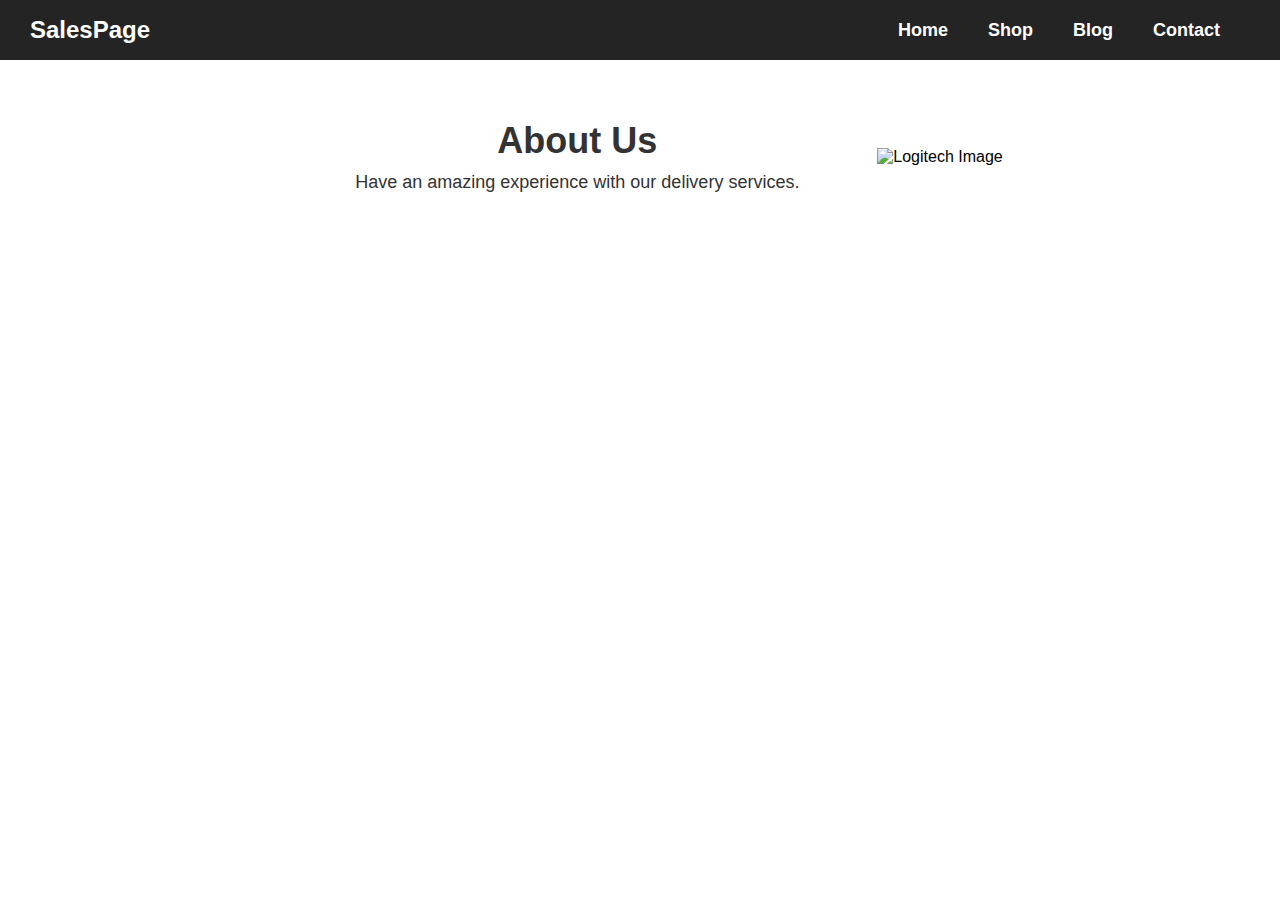
==== index.html @ cf34515c "seller page" ====
<!DOCTYPE html>
<html lang="en">
<head>
    <meta charset="UTF-8">
    <meta name="viewport" content="width=device-width, initial-scale=1.0">
    <title>Navigation Bar Example</title>
    <link rel="stylesheet" href="./assets/css/styles.css">
</head>
<body>
    <header>
        <div class="logo">SalesPage</div>
        <nav>
            <ul>
                <li><a href="#">Home</a></li>
                <li><a href="#">Shop</a></li>
                <li><a href="#">Blog</a></li>
                <li><a href="#">Contact</a></li>
            </ul>
        </nav>
        <div class="input-container">
            <input type="text" name="text" class="input" placeholder="Search something...">
          <svg xmlns="http://www.w3.org/2000/svg" fill="" viewBox="0 0 24 24" class="icon"><g stroke-width="0" id="SVGRepo_bgCarrier"></g><g stroke-linejoin="round" stroke-linecap="round" id="SVGRepo_tracerCarrier"></g><g id="SVGRepo_iconCarrier"> <rect fill="white" height="24" width="24"></rect> <path fill="" d="M2 12C2 6.47715 6.47715 2 12 2C17.5228 2 22 6.47715 22 12C22 17.5228 17.5228 22 12 22C6.47715 22 2 17.5228 2 12ZM9 11.5C9 10.1193 10.1193 9 11.5 9C12.8807 9 14 10.1193 14 11.5C14 12.8807 12.8807 14 11.5 14C10.1193 14 9 12.8807 9 11.5ZM11.5 7C9.01472 7 7 9.01472 7 11.5C7 13.9853 9.01472 16 11.5 16C12.3805 16 13.202 15.7471 13.8957 15.31L15.2929 16.7071C15.6834 17.0976 16.3166 17.0976 16.7071 16.7071C17.0976 16.3166 17.0976 15.6834 16.7071 15.2929L15.31 13.8957C15.7471 13.202 16 12.3805 16 11.5C16 9.01472 13.9853 7 11.5 7Z" clip-rule="evenodd" fill-rule="evenodd"></path> </g></svg>
            </div>
    </header>

    <div class="content">
        <div class="about">
            <h2>About Us</h2>
            <p>Have an amazing experience with our delivery services.</p>
        </div>
        <img src="logitech.jpg" alt="Logitech Image">
    </div>
</body>
</html>
---- assets/css/styles.css ----
* {
  margin: 0;
  padding: 0;
  box-sizing: border-box;
  font-family: Arial, sans-serif;
}

header {
  background-color: #242424;
  color: #fff;
  display: flex;
  align-items: center;
  padding: 10px;
}

.logo {
  font-size: 24px;
  font-weight: 700;
  margin-right: auto;
  padding-left: 20px;
}

nav ul {
  list-style: none;
  display: flex;
}

nav ul li {
  margin-left: 20px;
}

nav ul li a {
  color: #fff;
  text-decoration: none;
  font-size: 18px;
  font-weight: 600;
  padding: 5px 10px;
}

nav ul li a:hover {
  background-color: #555555;
  border-radius: 5px;
}

.content {
  display: flex;
  justify-content: center;
  align-items: center;
  flex-wrap: wrap;
  padding: 40px;
}

.about {
  color: #333;
  text-align: center;
  flex-basis: 50%;
  padding: 20px;
}

.about h2 {
  font-size: 36px;
  margin-bottom: 10px;
}

.about p {
  font-size: 18px;
}

.input-container {
  position: relative;
  display: flex;
  align-items: center;
}

.input {
  width: 40px;
  height: 40px;
  border-radius: 20px;
  border: none;
  outline: none;
  padding: 18px 16px;
  background-color: transparent;
  cursor: pointer;
  transition: all .5s ease-in-out;
}

.input::placeholder {
  color: transparent;
}

.input:focus::placeholder {
  color: rgb(131, 128, 128);
}

.input:focus,.input:not(:placeholder-shown) {
  background-color: #fff;
  border: 1px solid rgb(91, 107, 255);
  width: 290px;
  cursor: none;
  padding: 18px 16px 18px 45px;
}

.icon {
  position: absolute;
  left: 0;
  height: 45px;
  width: 45px;
  background-color: #fff;
  border-radius: 99px;
  z-index: -1;
  fill: rgb(91, 107, 255);
  border: 1px solid rgb(91, 107, 255);
}

.input:focus + .icon,.input:not(:placeholder-shown) + .icon {
  z-index: 0;
  background-color: transparent;
  border: none;
}
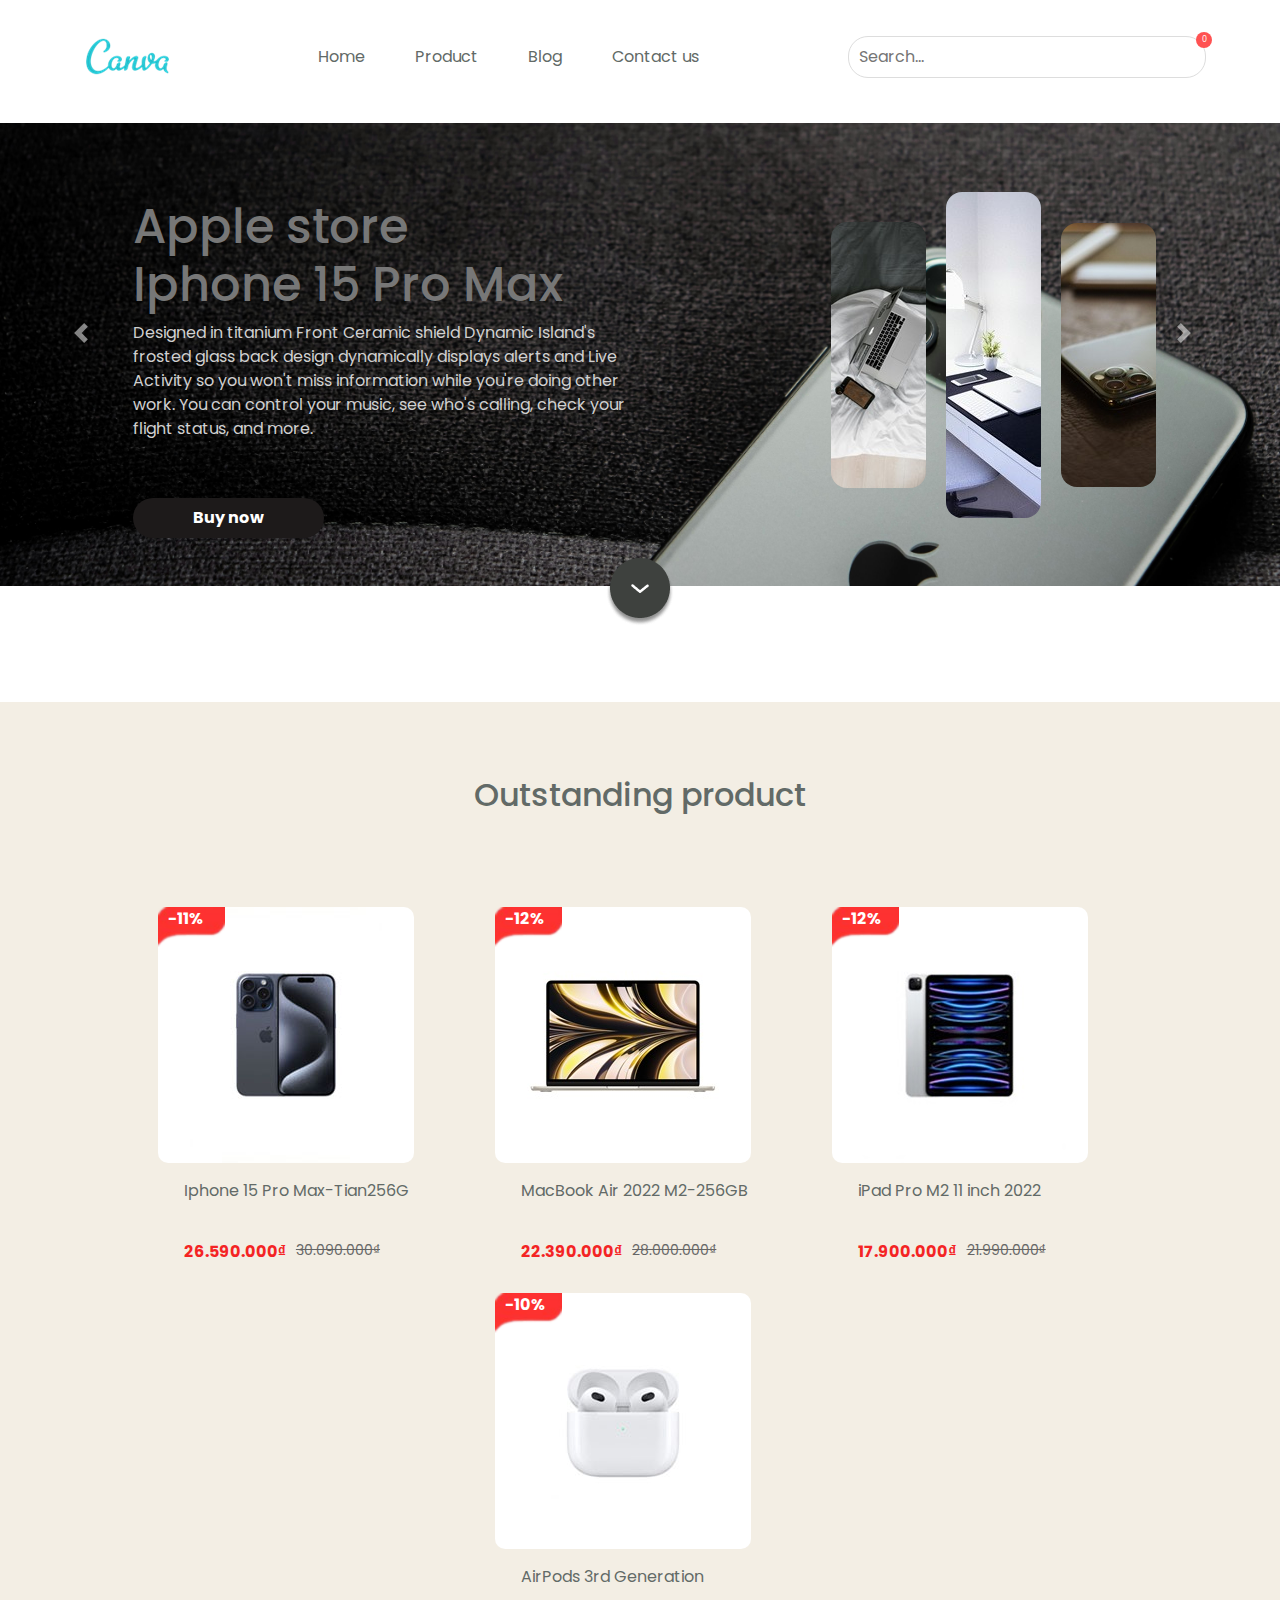
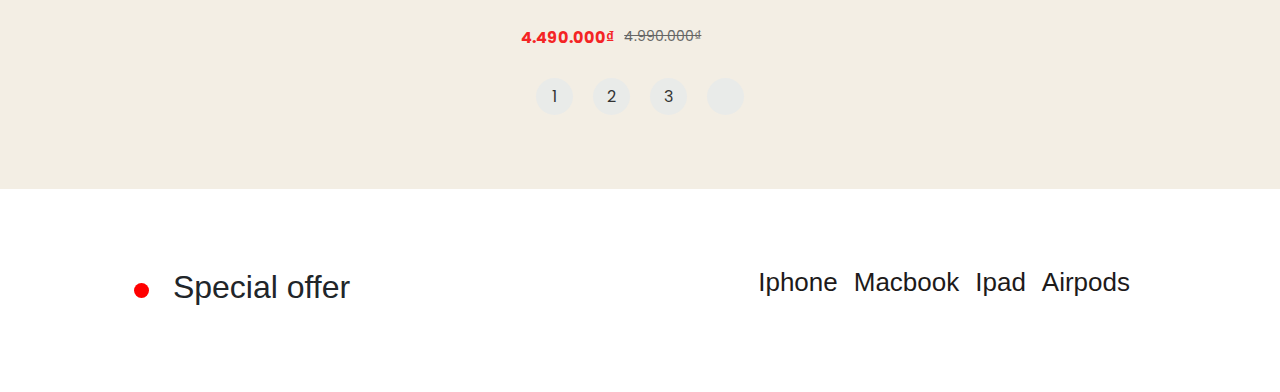
==== commit d1f555ec: "uppdate" ====
--- a/index.html
+++ b/index.html
@@ -1,34 +1,233 @@
 <!DOCTYPE html>
 <html lang="en">
 <head>
-    <meta charset="UTF-8">
-    <meta name="viewport" content="width=device-width, initial-scale=1.0">
-    <title>Navigation Bar Example</title>
-    <link rel="stylesheet" href="./assets/css/styles.css">
+  <meta charset="UTF-8">
+  <meta name="viewport" content="width=device-width, initial-scale=1.0">
+  <link rel="stylesheet" href="./main.css">
+  <link rel="stylesheet" href="https://cdnjs.cloudflare.com/ajax/libs/font-awesome/6.3.0/css/all.min.css" integrity="sha512-SzlrxWUlpfuzQ+pcUCosxcglQRNAq/DZjVsC0lE40xsADsfeQoEypE+enwcOiGjk/bSuGGKHEyjSoQ1zVisanQ==" crossorigin="anonymous" referrerpolicy="no-referrer" />
+  <link rel="stylesheet" href="https://stackpath.bootstrapcdn.com/bootstrap/4.5.2/css/bootstrap.min.css">
+  <title>Web bán hàng</title>
 </head>
 <body>
-    <header>
-        <div class="logo">SalesPage</div>
-        <nav>
-            <ul>
-                <li><a href="#">Home</a></li>
-                <li><a href="#">Shop</a></li>
-                <li><a href="#">Blog</a></li>
-                <li><a href="#">Contact</a></li>
-            </ul>
-        </nav>
-        <div class="input-container">
-            <input type="text" name="text" class="input" placeholder="Search something...">
-          <svg xmlns="http://www.w3.org/2000/svg" fill="" viewBox="0 0 24 24" class="icon"><g stroke-width="0" id="SVGRepo_bgCarrier"></g><g stroke-linejoin="round" stroke-linecap="round" id="SVGRepo_tracerCarrier"></g><g id="SVGRepo_iconCarrier"> <rect fill="white" height="24" width="24"></rect> <path fill="" d="M2 12C2 6.47715 6.47715 2 12 2C17.5228 2 22 6.47715 22 12C22 17.5228 17.5228 22 12 22C6.47715 22 2 17.5228 2 12ZM9 11.5C9 10.1193 10.1193 9 11.5 9C12.8807 9 14 10.1193 14 11.5C14 12.8807 12.8807 14 11.5 14C10.1193 14 9 12.8807 9 11.5ZM11.5 7C9.01472 7 7 9.01472 7 11.5C7 13.9853 9.01472 16 11.5 16C12.3805 16 13.202 15.7471 13.8957 15.31L15.2929 16.7071C15.6834 17.0976 16.3166 17.0976 16.7071 16.7071C17.0976 16.3166 17.0976 15.6834 16.7071 15.2929L15.31 13.8957C15.7471 13.202 16 12.3805 16 11.5C16 9.01472 13.9853 7 11.5 7Z" clip-rule="evenodd" fill-rule="evenodd"></path> </g></svg>
-            </div>
-    </header>
-
-    <div class="content">
-        <div class="about">
-            <h2>About Us</h2>
-            <p>Have an amazing experience with our delivery services.</p>
-        </div>
-        <img src="logitech.jpg" alt="Logitech Image">
-    </div>
+  <div id="wrapper">
+    <div id="header">
+      <a href="#" class="logo">
+        <img src="./images/Canva.png" alt="logo">
+      </a>
+      <div id="menu">
+        <div class="item">
+          <a href="#">Home</a>
+        </div>
+        <div class="item">
+          <a href="#">Product</a>
+        </div>
+        <div class="item">
+          <a href="#">Blog</a>
+        </div>
+        <div class="item">
+          <a href="#">Contact us</a>
+        </div>
+      </div>
+      <div id="actions">
+        <div class="search-box">
+          <input type="text" placeholder="Search...">
+          <button><i class="fa fa-search"></i></button>
+        </div>
+        <div class="item">
+          <i class="fas fa-shopping-cart"></i>
+          <span class="cart-count">0</span>
+        </div>
+        <div class="item">
+          <i class="fa-solid fa-user"></i>
+        </div>
+      </div>
+    </div>
+    <!-- Slider -->
+    <div id="carouselExampleControls" class="carousel slide" data-ride="carousel">
+      <div class="carousel-inner">
+        <div class="carousel-item active">
+          <div id="slider" style="background-image: url(./images/Slider/slider1.jpg);">
+            <div class="box-left">
+              <h2>
+                  <span>Apple store</span>
+                  <br>
+                  <span>Iphone 15 Pro Max</span>
+              </h2>
+                  <p>Designed in titanium
+                    Front Ceramic shield
+                    Dynamic Island's frosted glass back design dynamically displays alerts and Live Activity so you won't miss information while you're doing other work. You can control your music, see who's calling, check your flight status, and more.</p>
+                  <button>Buy now</button>
+            </div>
+              <div class="box-right">
+                <img src="./images/box-right3.jpg" alt="">
+                <img src="./images/box-right2.jpg" alt="">
+                <img src="./images/box-right1.jpg" alt="">
+            </div>
+              <div class="to-botton">
+            <a href=""><img src="" alt=""></a>
+              </div>
+          </div>
+        </div>
+        <div class="carousel-item">
+          <div id="slider" style="background-image: url(./images/Slider/slider2.jpg);">
+            <div class="box-left">
+              <h2>
+                  <span style="color: #DFF5FF;">Apple store</span>
+                  <br>
+                  <span style="color: #DFF5FF;">MAGIC KEYBOARD 2</span>
+              </h2>
+                  <p style="color: #DFF5FF;">Magic Keyboard with Touch ID provides a comfortable and impressively accurate typing experience. The keyboard is also wireless and rechargeable, with long battery life and it lasts a month or more on a charge.
+                  </p>
+                  <button>Buy now</button>
+            </div>
+              <div class="box-right">
+                <img src="./images/box-right3.jpg" alt="">
+                <img src="./images/box-right2.jpg" alt="">
+                <img src="./images/box-right1.jpg" alt="">
+            </div>
+              <div class="to-botton">
+            <a href=""><img src="" alt=""></a>
+              </div>
+          </div>
+        </div>
+        <div class="carousel-item">
+          <div id="slider" style="background-image: url(./images/Slider/slider3.jpg);">
+            <div class="box-left">
+              <h2>
+                  <span>Apple store</span>
+                  <br>
+                  <span>MacBook Air M2</span>
+              </h2>
+                  <p style="color: #333;">The perspective highlights the sleek, minimalist design that Apple products are known for.
+                    With its extremely beautiful design, friendly macOS operating system, and good performance, MacBook has won the majority of the market share."
+                  </p>
+                  <button>Buy now</button>
+            </div>
+              <div class="box-right">
+                <img src="./images/box-right4.jpg" alt="">
+                <img src="./images/box-right2.jpg" alt="">
+                <img src="./images/box-right1.jpg" alt="">
+            </div>
+              <div class="to-botton">
+            <a href=""><img src="" alt=""></a>
+              </div>
+          </div>
+        </div>
+      </div>
+      <a class="carousel-control-prev" href="#carouselExampleControls" role="button" data-slide="prev">
+        <span class="carousel-control-prev-icon" aria-hidden="true" style="margin-right: 30px;"></span>
+        <span class="sr-only">Previous</span>
+      </a>
+      <a class="carousel-control-next" href="#carouselExampleControls" role="button" data-slide="next">
+        <span class="carousel-control-next-icon" aria-hidden="true"></span>
+        <span class="sr-only">Next</span>
+      </a>
+      <div class="to-bottom">
+        <a href="">
+            <img src="./images/to_bottom.png" alt="">
+        </a>
+    </div>
+    </div> 
+
+    <!-- Products -->
+    <div id="wp-product">
+      <h2>Outstanding product</h2>
+      <ul id="list-product">                                                  
+        <div class="item">
+          <div class="product-thumbnail">
+            <div class="smart">
+              <span>-11%</span>
+            </div>
+            <img src="./images/product/iphone-15-pro-max.jpg" style="border-radius: 10px;" alt="">
+          </div>
+          <div class="product-info">
+            <div class="name">Iphone 15 Pro Max-Tian256G</div>
+            <div class="price-box">
+              <div class="price">26.590.000₫</div>
+              <span class="compare-price">30.090.000₫</span>
+            </div>
+          </div>
+        </div>
+
+        <div class="item">
+          <div class="product-thumbnail">
+            <div class="smart">
+              <span>-12%</span>
+            </div>
+            <img src="./images/product/macbook-air-starlight.jpeg"  style="border-radius: 10px;" alt="">
+          </div>
+          <div class="pruduct-info">
+            <div class="name">MacBook Air 2022 M2-256GB</div>
+          <div class="price-box">
+            <div class="price">22.390.000₫</div>
+            <span class="compare-price">28.000.000₫</span>
+          </div>
+          </div>  
+        </div>
+
+        <div class="item">
+          <div class="product-thumbnail">
+            <div class="smart">
+              <span>-12%</span>
+            </div>
+          <img src="./images/product/ipad-pro.jpg" style="border-radius: 10px;" alt="">
+         </div>
+         <div class="pruduct-info">
+          <div class="name">iPad Pro M2 11 inch 2022</div>
+          <div class="price-box">
+            <div class="price">17.900.000₫</div>
+            <span class="compare-price">21.990.000₫</span>
+          </div>
+        </div>
+        </div>
+
+        <div class="item">
+          <div class="product-thumbnail">
+            <div class="smart">
+              <span>-10%</span>
+            </div>
+          <img src="./images/product/airpod.jpg" style="border-radius: 10px;" alt="">
+        </div>
+        <div class="pruduct-info">
+          <div class="name">AirPods 3rd Generation</div>
+          <div class="price-box">
+            <div class="price">4.490.000₫</div>
+            <span class="compare-price">4.990.000₫</span>
+          </div>
+        </div>
+        </div>
+      </ul>
+      <div class="list-page">
+        <div class="item">
+          <a href="">1</a>
+        </div>
+        <div class="item">
+          <a href="">2</a>
+        </div>
+        <div class="item">
+          <a href="">3</a>
+        </div>
+        <div class="item">
+          <a href=""><i class="fa-solid fa-chevron-right"></i></a>
+        </div>
+      </div>
+    </div>
+    <div id="offer-product">
+      <h2> <span class="span-offer"></span>
+        Special offer</h2>
+      <ul class="sub-offer">
+        <li><a href="">Iphone</a></li>
+        <li><a href="">Macbook</a></li>
+        <li><a href="">Ipad</a></li>
+        <li><a href="">Airpods</a></li>
+      </ul>
+    </div>
+  </div>
+  <!--eeeeeeeeeeee-->
+  <script src="https://code.jquery.com/jquery-3.5.1.slim.min.js"></script>
+  <script src="https://cdn.jsdelivr.net/npm/@popperjs/core@2.9.2/dist/umd/popper.min.js"></script>
+  <script src="https://stackpath.bootstrapcdn.com/bootstrap/4.5.2/js/bootstrap.min.js"></script>
+  <script src="./main.js"></script>
+  <!--eeeeeeeeeeee-->
 </body>
-</html>
+</html>--- a/main.css
+++ b/main.css
@@ -0,0 +1,333 @@
+@import url('https://fonts.googleapis.com/css2?family=Poppins:ital,wght@0,400;0,500;0,600;1,200;1,400;1,500&display=swap');
+*{
+    padding:0;
+    margin:0;
+    box-sizing: border-box;
+    font-family:'Poppins', sans-serif;
+}
+
+#wrapper {
+  width: 100%;
+  height: 100vh;
+}
+#header {
+  width: 100%;
+  padding:0px 30px;
+  margin-top:33px;
+  display: flex;
+  justify-content: space-between;
+  align-items: center;    
+}
+
+#header .logo{
+  margin-left: 56px;
+}
+#menu {
+  list-style:none;
+  display: flex;
+}
+
+#menu .item {
+  margin:0px 25px;
+}
+
+#menu .item a {
+  color:#626A67;
+  text-decoration: none;
+}
+
+#actions {
+  display: flex;
+}
+
+#actions .item {
+  margin-left:22px;
+  font-size: 24px;
+}
+
+#actions .item > i{
+  cursor: pointer;
+}
+.cart-count {
+    position: absolute;
+    top: 32px;
+    right: 68px;
+    background-color: #ff5252;
+    color: #fff;
+    font-size: 8px;
+    padding: 2px 6px;
+    border-radius: 50%;
+}
+
+.search-box {
+  position: relative;
+}
+
+.search-box input {
+  padding: 8px 30px 8px 10px;
+  border: 1px solid #ddd;
+  border-radius: 20px;
+  outline: none;
+}
+
+.search-box button {
+  position: absolute;
+  top: 50%;
+  right: 10px;
+  transform: translateY(-50%);
+  background: none;
+  border: none;
+  color: #777;
+  cursor: pointer;
+}
+/*Slider*/
+#slider{
+  width: 100%;
+  background-position: center;
+  background-repeat: no-repeat;
+  background-size: cover;
+  height: 463px;
+  margin-top: 43px;
+  display: flex;
+  padding: 0 133px;
+  position: relative;
+  
+}
+
+#slider .box-left ,#slider .box-right {
+  width: 50%;
+}
+
+#slider  .box-left h2 {
+  font-size:48px;
+  margin-top:75px;
+  color:#777;
+}
+
+#slider .box-left p {
+  color:#D0D0D0;
+}
+
+#slider .box-left button {
+  width: 191px;
+  height: 40px;
+  margin-top:41px;
+  background:#1d1a1a;
+  border:none;
+  outline:none;
+  color:#fff;
+  font-weight: bold;
+  border-radius: 20px;
+  transition:0.4s;
+  cursor: pointer;
+}
+
+#slider .box-left button:hover {
+  background:orange;
+}
+
+#slider .box-right{
+  padding-left: 200px;
+  display: flex;
+  justify-content: center;
+  align-items: center;
+}
+
+#slider .box-right img{
+  margin: 0 10px;
+  animation: animation 3s infinite linear;
+  border-radius: 16px;
+}
+
+#slider .box-right img:nth-child(1){
+  animation-delay: 0.5s;
+}
+#slider .box-right img:nth-child(2){
+  animation-delay: 1s;
+}
+@keyframes animation{
+  0%{
+    transform: translateY(0px);
+  }
+  50%{
+    transform: translateY(-10%);
+  }
+  100%{
+    transform: translateY(0px);
+  }
+}
+
+.to-bottom {
+  position:absolute;
+  bottom:-40px;
+  left:50%;
+  transform:translateX(-50%);
+}
+/*Product Highest rated*/
+#wp-product{
+  margin-top: 116px;
+  padding: 74px 134px;
+  background-color: #f3eee4;
+  background-image: url(//bizweb.dktcdn.net/100/485/241/themes/911577/assets/background_module.png?1705379189922);
+}
+
+#wp-product h2{
+  text-align: center;
+  margin-bottom: 76px;
+  font-size: 32px;
+  color: #626a67;
+}
+
+#list-product{
+  display: flex;
+  list-style-type: none;
+  justify-content: space-around;
+  align-items: center;
+  flex-wrap: wrap;
+}
+
+#list-product .item{
+  width: 290px;
+  height: 336px;
+  border-radius: 10px;
+  margin-bottom: 50px;
+  cursor: pointer;
+}
+
+#list-product .item img{
+  display: block;
+  margin-top: 17px;
+}
+#list-product .item .product-thumbnail{
+  position: relative;
+}
+
+#list-product .item .product-thumbnail .smart{
+  position: absolute;
+  background-image: url(./images/product/discount.png);
+  background-repeat: no-repeat;
+  width: 90px;
+  height: 40px;
+}
+
+#list-product .item .product-thumbnail span{
+  position: relative;
+  font-weight: 700;
+  color: #fff;
+  font-size: 16px;
+  margin-left: 10px;
+}
+#list-product .item .name{
+  color: #626a67;
+  height: calc(1em* 1.4* 2);
+}
+
+.price-box{
+  display: flex;
+}
+#list-product .item .price{
+  color: #f42424;
+  font-weight: bold;
+}
+
+#list-product .item .name,
+#list-product .item .price,
+#list-product .item .compare-price{
+  margin: 16px 0px 0px 26px;
+}
+
+#list-product .item .compare-price{
+  color: #666;
+    text-decoration: line-through;
+    display: inline-block;
+    margin-left: 10px;
+    font-weight: 400;
+    font-size: 14px;
+}
+
+.list-page{
+  width: 50%;
+  margin: 0px auto;
+}
+
+.list-page{
+  display: flex;
+  list-style:  none;
+  justify-content: center;
+  align-items: center;
+}
+
+.list-page .item{
+  margin: 0px 10px;
+  width: 37px;
+  height: 37px;
+  background-color: #e9ebe9;
+  border-radius: 50%;
+  display: flex;
+  justify-content: center;
+  align-items: center;
+}
+
+.list-page .item a{
+  color: #333;
+  text-decoration: none;
+}
+
+.list-page .item:hover{
+  color: #626a67;
+  background-color: #ddd;
+}
+
+/*Star Wrap*/
+/*Sell product*/
+#offer-product{
+  display: flex;
+  padding: 74px 134px;
+  width: 100%;
+  justify-content: space-between;
+  align-items: center; 
+}
+
+.sub-offer{
+  display: flex;
+}
+
+#offer-product h2{
+  font-family: 'Gill Sans', 'Gill Sans MT', Calibri, 'Trebuchet MS', sans-serif;
+}
+.sub-offer li{
+  list-style-type: none;
+}
+
+.sub-offer li a{
+  text-decoration: none;
+  margin-right: 16px;
+  font-family: 'Gill Sans', 'Gill Sans MT', Calibri, 'Trebuchet MS', sans-serif;
+  font-size: 26px;
+  color: #1d1a1a;
+}
+.sub-offer li a:hover{
+  color: #ff5252;
+  cursor: pointer;
+}
+
+.span-offer{
+  width: 15px;
+  height: 15px;
+  background: red;
+  border-radius: 50%;
+  position: relative;
+  display: inline-block;
+  margin-right: 15px;
+}
+
+.span-offer::after{
+  content: "";
+  border-radius: 100%;
+  display: block;
+  width: 15px;
+  height: 15px;
+  position: absolute;
+  background-color: transparent;
+  animation: pulseSmall2 1.25s linear infinite;
+}
